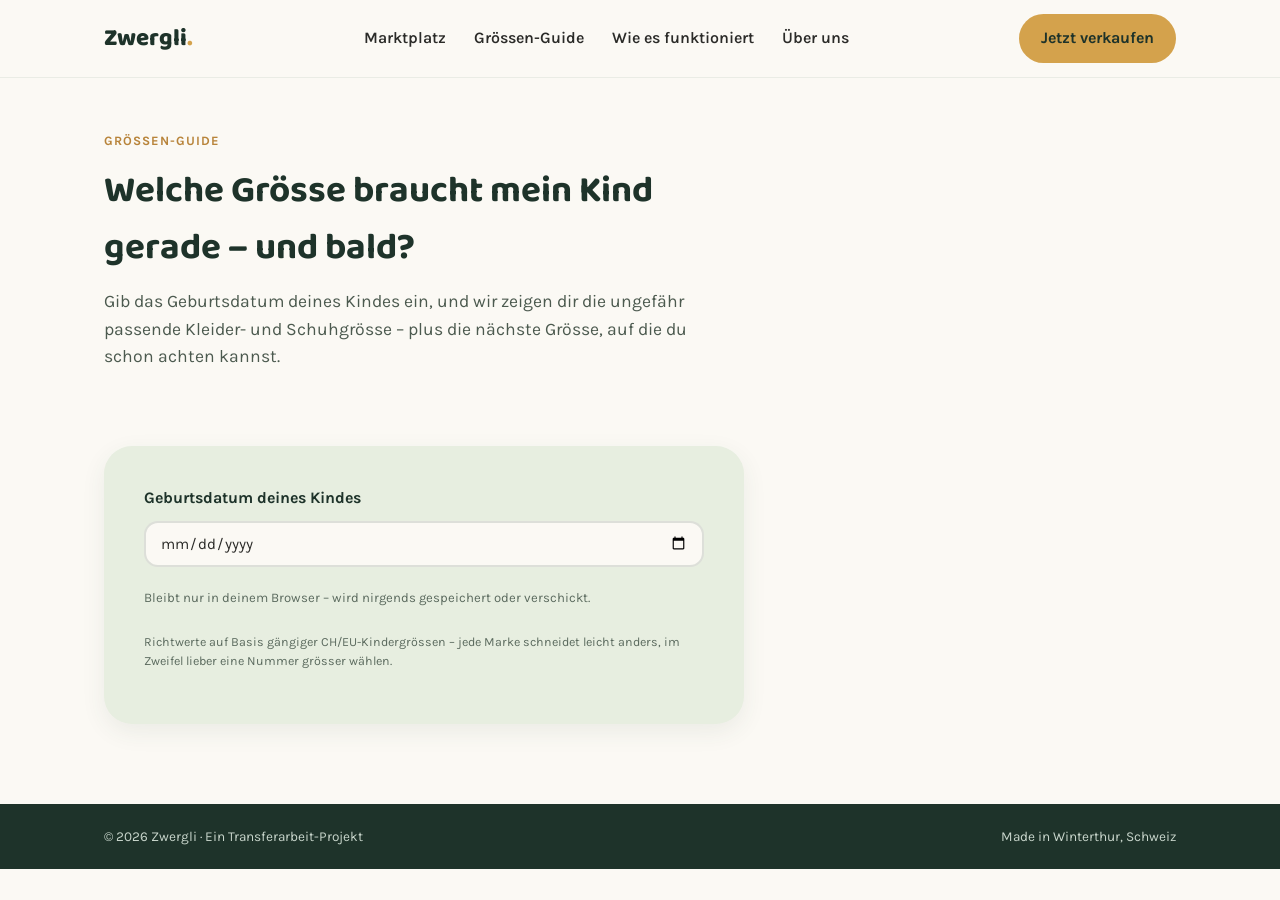
==== groessen-guide.html @ 8d944e61 "Grössen-Guide und Inserat-Detailseite ergänzt" ====
<!DOCTYPE html>
<html lang="de-CH">
<head>
  <meta charset="UTF-8" />
  <meta name="viewport" content="width=device-width, initial-scale=1.0" />
  <title>Grössen-Guide – Zwergli</title>
  <link rel="preconnect" href="https://fonts.googleapis.com">
  <link href="https://fonts.googleapis.com/css2?family=Baloo+2:wght@500;600;700;800&family=Karla:wght@400;500;700&display=swap" rel="stylesheet">
  <link rel="stylesheet" href="style.css" />
  <style>
    .guide-section { padding: 40px 0 80px; }
    .guide-box {
      background: var(--moss-bg); border-radius: var(--radius-lg);
      padding: 40px; max-width: 640px; box-shadow: var(--shadow-soft);
    }
    .guide-box label { display: block; font-weight: 700; color: var(--forest-deep); margin-bottom: 10px; }
    .guide-box input[type="date"] {
      width: 100%; font-family: var(--font-body); font-size: 0.95rem;
      padding: 11px 14px; border-radius: var(--radius-md); border: 2px solid rgba(47,75,60,0.15);
      background: var(--cream); color: var(--ink); margin-bottom: 8px;
    }
    .guide-hinweis { font-size: 0.82rem; color: #5B6A5E; margin-bottom: 24px; }
    .guide-results { display: none; }
    .guide-results.sichtbar { display: block; }
    .groessen-karten { display: grid; grid-template-columns: 1fr 1fr; gap: 16px; margin-top: 10px; }
    .groessen-karte { background: var(--cream); border-radius: var(--radius-md); padding: 20px; }
    .groessen-karte .etikett { font-size: 0.78rem; font-weight: 700; text-transform: uppercase; letter-spacing: 0.04em; color: var(--ochre-dark); margin-bottom: 8px; }
    .groessen-karte .wert { font-family: var(--font-display); font-size: 1.4rem; color: var(--forest-deep); }
    .groessen-karte .detail { font-size: 0.82rem; color: #5B6A5E; margin-top: 4px; }
    .guide-cta { margin-top: 24px; }
    .guide-disclaimer { font-size: 0.78rem; color: #5B6A5E; margin-top: 20px; }
  </style>
</head>
<body>

  <!-- ===== HEADER ===== -->
  <header class="site-header">
    <div class="wrap header-inner">
      <a href="index.html" class="logo">Zwergli<span class="logo-dot">.</span></a>

      <nav class="main-nav" id="main-nav">
        <a href="marktplatz.html">Marktplatz</a>
        <a href="groessen-guide.html">Grössen-Guide</a>
        <a href="wie-es-funktioniert.html">Wie es funktioniert</a>
        <a href="ueber-uns.html">Über uns</a>
      </nav>

      <div class="header-actions">
        <button class="btn btn-ghost" id="menu-toggle" aria-label="Menü öffnen" aria-expanded="false">☰</button>
        <a href="inserat-erstellen.html" class="btn btn-primary">Jetzt verkaufen</a>
      </div>
    </div>
  </header>

  <!-- ===== INTRO ===== -->
  <section class="marktplatz-intro" style="padding: 40px 0 8px;">
    <div class="wrap">
      <p class="eyebrow">Grössen-Guide</p>
      <h1 style="max-width: 26ch; font-size: clamp(1.7rem, 3.5vw, 2.3rem);">Welche Grösse braucht mein Kind gerade – und bald?</h1>
      <p class="hero-sub" style="max-width: 60ch; margin-top: 12px;">
        Gib das Geburtsdatum deines Kindes ein, und wir zeigen dir die ungefähr passende Kleider- und Schuhgrösse – plus die nächste Grösse, auf die du schon achten kannst.
      </p>
    </div>
  </section>

  <!-- ===== GUIDE ===== -->
  <section class="guide-section">
    <div class="wrap">
      <div class="guide-box">
        <label for="geburtsdatum">Geburtsdatum deines Kindes</label>
        <input type="date" id="geburtsdatum" />
        <p class="guide-hinweis">Bleibt nur in deinem Browser – wird nirgends gespeichert oder verschickt.</p>

        <div class="guide-results" id="guide-results">
          <div class="groessen-karten">
            <div class="groessen-karte">
              <div class="etikett">Aktuell passend</div>
              <div class="wert" id="aktuelle-groesse">–</div>
              <div class="detail" id="aktuelle-schuhgroesse">Schuhgrösse –</div>
            </div>
            <div class="groessen-karte">
              <div class="etikett">Bald dazukommen</div>
              <div class="wert" id="naechste-groesse">–</div>
              <div class="detail" id="naechste-schuhgroesse">Schuhgrösse –</div>
            </div>
          </div>
          <a href="marktplatz.html" class="btn btn-primary btn-lg guide-cta">Passende Artikel im Marktplatz ansehen</a>
        </div>

        <p class="guide-disclaimer">Richtwerte auf Basis gängiger CH/EU-Kindergrössen – jede Marke schneidet leicht anders, im Zweifel lieber eine Nummer grösser wählen.</p>
      </div>
    </div>
  </section>

  <!-- ===== FOOTER ===== -->
  <footer class="site-footer">
    <div class="wrap footer-inner">
      <span>© 2026 Zwergli · Ein Transferarbeit-Projekt</span>
      <span>Made in Winterthur, Schweiz</span>
    </div>
  </footer>

  <script src="script.js"></script>
</body>
</html>
---- style.css ----
/* =========================================================
   ZWERGLI – Design Tokens
   Palette: frisches Moosgrün (Nachhaltigkeit) + warmes Ocker
   (Spielzeug/Wärme) + Tannengrün für Text + zartes Rosa als Akzent.
   Display: "Baloo 2" – rund, freundlich, kinderfreundlich.
   Body: "Karla" – ruhig, gut lesbar.
   ========================================================= */
:root {
  --moss-bg: #E7EEE0;
  --moss-bg-soft: #F2F6ED;
  --ochre: #D4A24C;
  --ochre-dark: #B8843A;
  --forest: #2F4B3C;
  --forest-deep: #1E332A;
  --rose: #E3A0A0;
  --cream: #FBF9F4;
  --ink: #2B2B28;

  --font-display: "Baloo 2", system-ui, sans-serif;
  --font-body: "Karla", system-ui, sans-serif;

  --radius-md: 14px;
  --radius-lg: 28px;
  --shadow-soft: 0 8px 24px rgba(47, 75, 60, 0.08);
}

* { box-sizing: border-box; }

html { scroll-behavior: smooth; }

body {
  margin: 0;
  font-family: var(--font-body);
  color: var(--ink);
  background: var(--cream);
  line-height: 1.55;
}

h1, h2, h3, .logo { font-family: var(--font-display); color: var(--forest-deep); margin: 0; }

.wrap {
  max-width: 1120px;
  margin: 0 auto;
  padding: 0 24px;
}

a { color: inherit; text-decoration: none; }

/* ---------- Buttons ---------- */
.btn {
  display: inline-flex;
  align-items: center;
  justify-content: center;
  gap: 8px;
  border-radius: 999px;
  padding: 10px 20px;
  font-weight: 700;
  font-family: var(--font-body);
  cursor: pointer;
  border: 2px solid transparent;
  transition: transform 0.15s ease, background 0.15s ease;
}
.btn:hover { transform: translateY(-1px); }
.btn-primary { background: var(--ochre); color: var(--forest-deep); }
.btn-primary:hover { background: var(--ochre-dark); }
.btn-outline { border-color: var(--forest); color: var(--forest); }
.btn-outline:hover { background: var(--forest); color: var(--cream); }
.btn-ghost { background: none; border: none; font-size: 1.4rem; display: none; }
.btn-lg { padding: 14px 28px; font-size: 1.05rem; }

/* ---------- Header ---------- */
.site-header {
  position: sticky; top: 0; z-index: 50;
  background: rgba(251, 249, 244, 0.9);
  backdrop-filter: blur(6px);
  border-bottom: 1px solid rgba(47, 75, 60, 0.08);
}
.header-inner {
  display: flex; align-items: center; justify-content: space-between;
  padding-top: 14px; padding-bottom: 14px;
}
.logo { font-size: 1.5rem; font-weight: 800; }
.logo-dot { color: var(--ochre); }
.main-nav { display: flex; gap: 28px; font-weight: 600; }
.main-nav a:hover { color: var(--ochre-dark); }
.header-actions { display: flex; align-items: center; gap: 12px; }

/* ---------- Hero ---------- */
.hero { background: var(--moss-bg); padding: 72px 0 60px; overflow: hidden; }
.hero-inner {
  display: grid; grid-template-columns: 1.1fr 0.9fr; gap: 48px; align-items: center;
}
.eyebrow {
  text-transform: uppercase; letter-spacing: 0.08em; font-size: 0.8rem;
  font-weight: 700; color: var(--ochre-dark); margin-bottom: 12px;
}
.hero h1 { font-size: clamp(2rem, 4vw, 2.9rem); line-height: 1.15; }
.hero .highlight { color: var(--forest); }
.hero-sub { font-size: 1.1rem; margin: 18px 0 28px; max-width: 46ch; color: #4C5A4F; }
.hero-cta { display: flex; gap: 14px; flex-wrap: wrap; }
.hero-stats { display: flex; gap: 32px; margin-top: 36px; }
.stat strong { display: block; font-family: var(--font-display); font-size: 1.6rem; color: var(--forest); }
.stat span { font-size: 0.85rem; color: #5B6A5E; }

/* Signature element: circular "weitergeben" loop */
.hero-visual { display: flex; justify-content: center; }
.loop-badge { width: 260px; height: 260px; position: relative; }
.loop-svg { width: 100%; height: 100%; }
#loop-path { stroke: var(--forest); animation: dash 8s linear infinite; stroke-dasharray: 6 10; }
.loop-text { font-family: var(--font-display); font-weight: 700; fill: var(--forest); font-size: 15px; }
@keyframes dash { to { stroke-dashoffset: -160; } }
@media (prefers-reduced-motion: reduce) { #loop-path { animation: none; } }

/* ---------- Section headings ---------- */
section h2 { font-size: 1.7rem; margin-bottom: 32px; display: flex; align-items: baseline; gap: 12px; }
.num { font-family: var(--font-body); font-size: 0.85rem; font-weight: 700; color: var(--ochre-dark); border: 2px solid var(--ochre); border-radius: 999px; padding: 2px 10px; }

/* ---------- Kategorien ---------- */
.kategorien { padding: 72px 0; }
.card-grid { display: grid; grid-template-columns: repeat(4, 1fr); gap: 20px; }
.card {
  background: var(--moss-bg-soft); border-radius: var(--radius-md);
  padding: 26px; box-shadow: var(--shadow-soft);
}
.card-icon { width: 44px; height: 44px; margin-bottom: 14px; }
.card-icon svg { width: 100%; height: 100%; }
.card h3 { font-size: 1.05rem; margin-bottom: 8px; }
.card p { font-size: 0.92rem; color: #4C5A4F; margin: 0; }

/* ---------- Ablauf ---------- */
.ablauf { background: var(--forest-deep); color: var(--cream); padding: 72px 0; }
.ablauf h2, .ablauf .num { color: var(--cream); border-color: var(--ochre); }
.steps { list-style: none; margin: 0; padding: 0; display: grid; grid-template-columns: repeat(3, 1fr); gap: 24px; }
.steps li { display: flex; gap: 16px; }
.step-index {
  flex-shrink: 0; width: 40px; height: 40px; border-radius: 50%;
  background: var(--ochre); color: var(--forest-deep); font-family: var(--font-display);
  font-weight: 700; display: flex; align-items: center; justify-content: center;
}
.steps h3 { color: var(--cream); font-size: 1.05rem; margin-bottom: 6px; }
.steps p { color: #C9D6CC; font-size: 0.92rem; margin: 0; }

/* ---------- Vertrauen ---------- */
.vertrauen { padding: 72px 0; }
.vertrauen-inner { display: grid; grid-template-columns: 1fr 1fr; gap: 48px; align-items: start; }
.trust-list { list-style: none; margin: 0; padding: 0; display: grid; gap: 14px; }
.trust-list li { padding-left: 28px; position: relative; }
.trust-list li::before { content: "✓"; position: absolute; left: 0; color: var(--ochre-dark); font-weight: 700; }
.quote {
  background: var(--rose); color: var(--forest-deep); border-radius: var(--radius-lg);
  padding: 32px; font-size: 1.1rem; font-style: italic; margin: 0;
}
.quote cite { display: block; margin-top: 14px; font-size: 0.85rem; font-style: normal; opacity: 0.8; }

/* ---------- CTA band ---------- */
.cta-band { background: var(--ochre); padding: 64px 0; text-align: center; }
.cta-inner h2 { justify-content: center; color: var(--forest-deep); }
.cta-inner p { max-width: 50ch; margin: 12px auto 26px; color: var(--forest-deep); }
.cta-band .btn-primary { background: var(--forest-deep); color: var(--cream); }
.cta-band .btn-primary:hover { background: var(--forest); }

/* ---------- Footer ---------- */
.site-footer { background: var(--forest-deep); color: #C9D6CC; padding: 22px 0; font-size: 0.85rem; }
.footer-inner { display: flex; justify-content: space-between; flex-wrap: wrap; gap: 8px; }

/* ---------- Spar-Rechner ---------- */
.rechner { padding: 24px 0 72px; }
.rechner-box {
  background: var(--moss-bg); border-radius: var(--radius-lg);
  padding: 40px; max-width: 640px; box-shadow: var(--shadow-soft);
}
.rechner-box label { display: block; font-weight: 700; margin-bottom: 16px; color: var(--forest-deep); }
.rechner-box input[type="range"] {
  width: 100%; -webkit-appearance: none; height: 6px; border-radius: 999px;
  background: var(--cream); outline: none; cursor: pointer;
}
.rechner-box input[type="range"]::-webkit-slider-thumb {
  -webkit-appearance: none; width: 24px; height: 24px; border-radius: 50%;
  background: var(--ochre); border: 3px solid var(--cream); box-shadow: var(--shadow-soft); cursor: pointer;
}
.rechner-anzahl { text-align: center; font-family: var(--font-display); font-size: 1.3rem; color: var(--forest); margin: 14px 0 28px; }
.rechner-results { display: grid; grid-template-columns: 1fr 1fr; gap: 20px; }
.rechner-result {
  background: var(--cream); border-radius: var(--radius-md); padding: 20px; text-align: center;
}
.rechner-result strong { display: block; font-family: var(--font-display); font-size: 1.5rem; color: var(--forest-deep); }
.rechner-result span { font-size: 0.82rem; color: #5B6A5E; }
.rechner-note { font-size: 0.78rem; color: #5B6A5E; margin: 20px 0 0; }
@media (max-width: 500px) { .rechner-results { grid-template-columns: 1fr; } .rechner-box { padding: 26px; } }

/* ---------- Photo placeholders (swap for real <img> later) ---------- */
.photo-placeholder {
  border: 2px dashed var(--ochre);
  border-radius: var(--radius-md);
  background: var(--moss-bg-soft);
  display: flex; flex-direction: column; align-items: center; justify-content: center;
  gap: 8px; color: var(--forest); text-align: center; padding: 20px;
  aspect-ratio: 4 / 3;
}
.photo-placeholder svg { width: 30px; height: 30px; opacity: 0.55; }
.photo-placeholder span { font-size: 0.82rem; font-weight: 700; opacity: 0.8; }
.photo-grid { display: grid; grid-template-columns: repeat(3, 1fr); gap: 18px; margin-top: 28px; }
@media (max-width: 860px) { .photo-grid { grid-template-columns: 1fr; } }

/* ---------- Responsive ---------- */
@media (max-width: 860px) {
  .hero-inner { grid-template-columns: 1fr; }
  .hero-visual { order: -1; }
  .card-grid { grid-template-columns: repeat(2, 1fr); }
  .steps { grid-template-columns: 1fr; }
  .vertrauen-inner { grid-template-columns: 1fr; }
  .main-nav {
    display: none;
    position: absolute; top: 100%; left: 0; right: 0;
    background: var(--cream); flex-direction: column; gap: 0;
    border-bottom: 1px solid rgba(47,75,60,0.1);
  }
  .main-nav a { padding: 14px 24px; border-top: 1px solid rgba(47,75,60,0.06); }
  .main-nav.nav-open { display: flex; }
  .btn-ghost { display: inline-flex; }
}
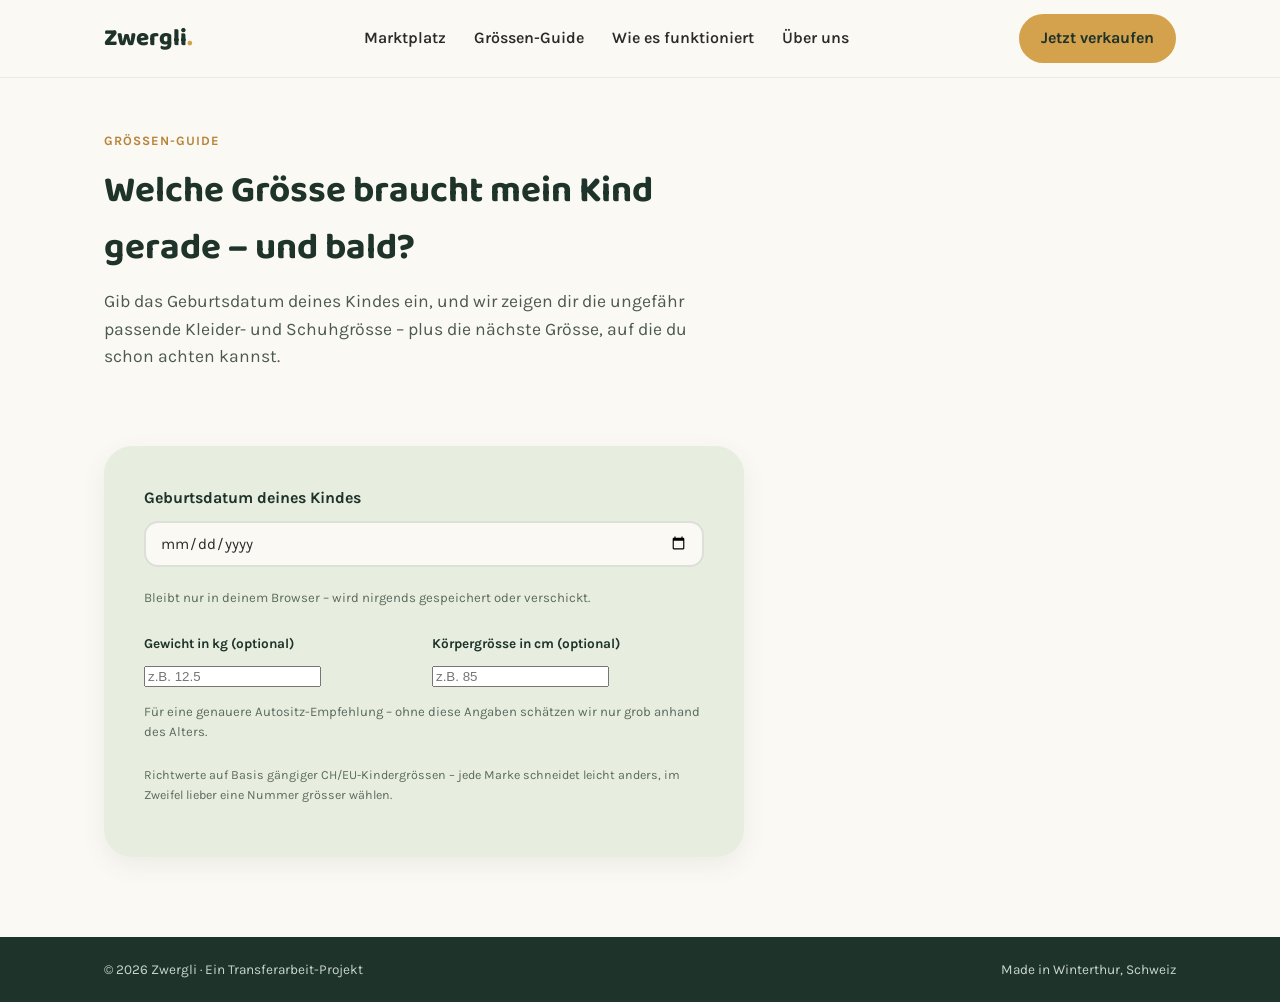
==== commit 14be03ff: "Optionale Gewicht/Grösse-Felder für genauere Autositz-Empfehlung" ====
--- a/groessen-guide.html
+++ b/groessen-guide.html
@@ -29,6 +29,14 @@
     .groessen-karte .detail { font-size: 0.82rem; color: #5B6A5E; margin-top: 4px; }
     .guide-cta { margin-top: 24px; }
     .guide-disclaimer { font-size: 0.78rem; color: #5B6A5E; margin-top: 20px; }
+    .autositz-box {
+      background: var(--rose); border-radius: var(--radius-md);
+      padding: 18px 20px; margin-top: 20px;
+    }
+    .autositz-box .etikett { font-size: 0.78rem; font-weight: 700; text-transform: uppercase; letter-spacing: 0.04em; color: var(--forest-deep); }
+    .autositz-box .wert { font-family: var(--font-display); color: var(--forest-deep); }
+    .autositz-box .guide-hinweis { color: var(--forest-deep); opacity: 0.85; }
+    .autositz-box a { color: var(--forest-deep); text-decoration: underline; font-weight: 700; }
   </style>
 </head>
 <body>
@@ -71,6 +79,18 @@
         <input type="date" id="geburtsdatum" />
         <p class="guide-hinweis">Bleibt nur in deinem Browser – wird nirgends gespeichert oder verschickt.</p>
 
+        <div class="form-row-split" style="display: grid; grid-template-columns: 1fr 1fr; gap: 16px; margin-top: 16px;">
+          <div>
+            <label for="gewicht" style="font-size: 0.85rem;">Gewicht in kg (optional)</label>
+            <input type="number" id="gewicht" min="0" step="0.1" placeholder="z.B. 12.5" />
+          </div>
+          <div>
+            <label for="koerpergroesse" style="font-size: 0.85rem;">Körpergrösse in cm (optional)</label>
+            <input type="number" id="koerpergroesse" min="0" step="1" placeholder="z.B. 85" />
+          </div>
+        </div>
+        <p class="guide-hinweis">Für eine genauere Autositz-Empfehlung – ohne diese Angaben schätzen wir nur grob anhand des Alters.</p>
+
         <div class="guide-results" id="guide-results">
           <div class="groessen-karten">
             <div class="groessen-karte">
@@ -85,6 +105,15 @@
             </div>
           </div>
           <a href="marktplatz.html" class="btn btn-primary btn-lg guide-cta">Passende Artikel im Marktplatz ansehen</a>
+
+          <div class="autositz-box" id="autositz-box">
+            <div class="etikett" style="margin-bottom: 6px;">Zusätzlich: Autositz-Richtwert</div>
+            <div class="wert" id="autositz-gruppe" style="font-size: 1.15rem;">–</div>
+            <div style="font-size: 0.78rem; color: var(--forest-deep); opacity: 0.7; margin-top: 4px;" id="autositz-basis">Berechnet nach: –</div>
+            <p class="guide-hinweis" style="margin: 8px 0 0;">
+              Gesetzlich massgebend sind in der Schweiz <strong>Gewicht und Körpergrösse</strong> des Kindes, nicht das Alter – dies ist nur ein Richtwert. Seit 1.9.2024 dürfen neu nur noch Sitze nach Norm <strong>ECE R129 (i-Size)</strong> verkauft werden. Pflicht besteht bis 12 Jahre oder 150 cm Körpergrösse (Quelle: <a href="https://www.astra.admin.ch/astra/de/home/themen/verkehrsregeln/sicherung-kindern.html" target="_blank" rel="noopener">ASTRA</a>, <a href="https://www.bfu.ch/de/ratgeber/kindersitz" target="_blank" rel="noopener">BFU</a>).
+            </p>
+          </div>
         </div>
 
         <p class="guide-disclaimer">Richtwerte auf Basis gängiger CH/EU-Kindergrössen – jede Marke schneidet leicht anders, im Zweifel lieber eine Nummer grösser wählen.</p>
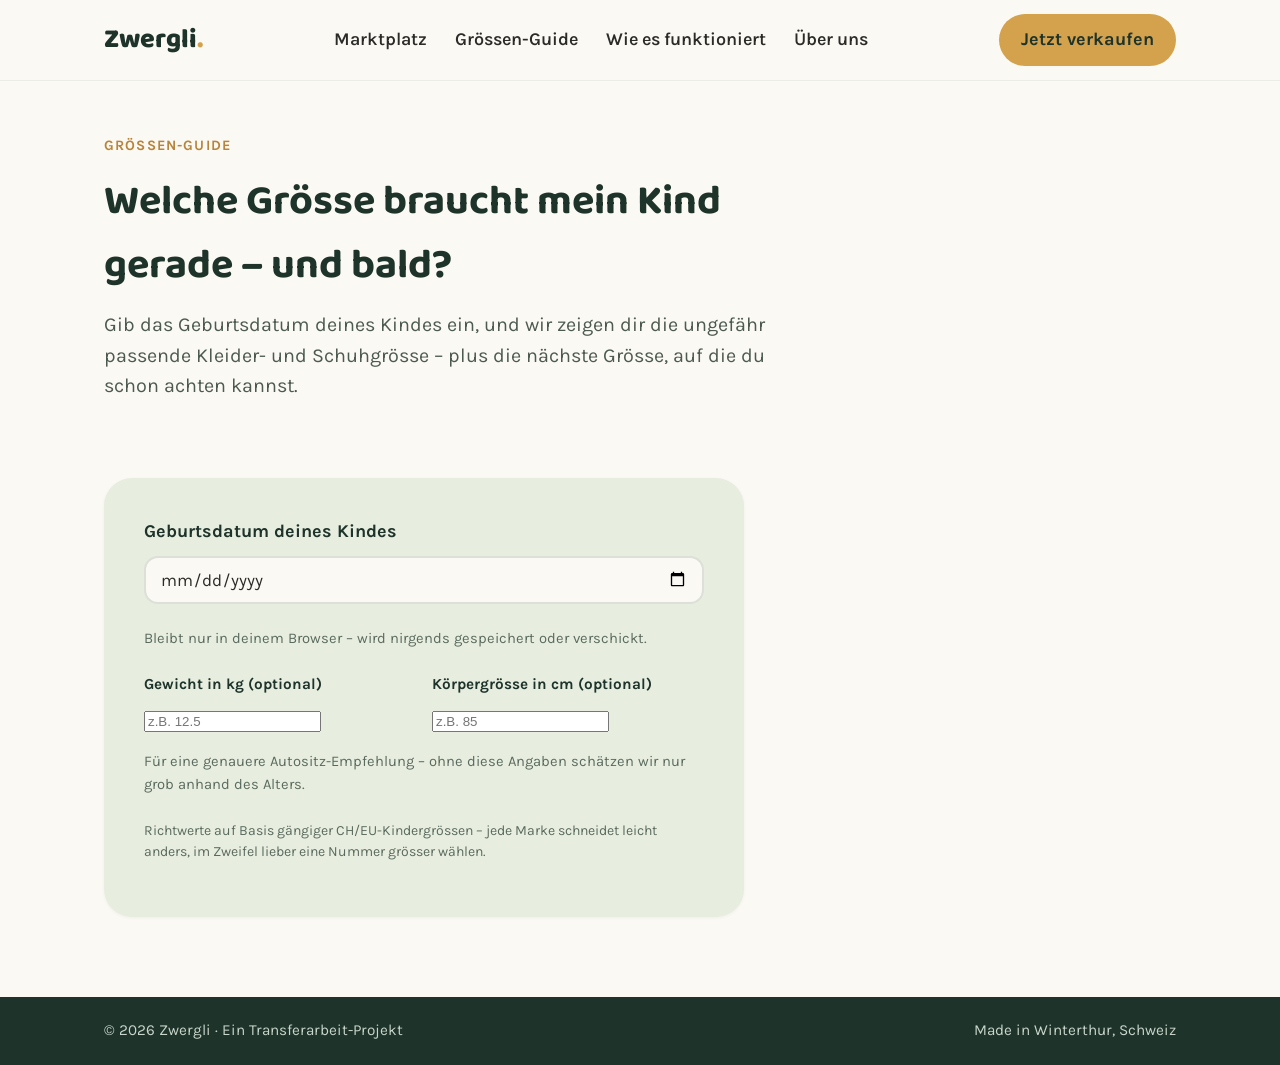
==== commit 4de8fc26: "Filter zurücksetzen, Amber-Warnfarbe, grössere Desktop-Schrift" ====
--- a/groessen-guide.html
+++ b/groessen-guide.html
@@ -30,13 +30,21 @@
     .guide-cta { margin-top: 24px; }
     .guide-disclaimer { font-size: 0.78rem; color: #5B6A5E; margin-top: 20px; }
     .autositz-box {
-      background: var(--rose); border-radius: var(--radius-md);
+      background: var(--amber-soft); border-radius: var(--radius-md);
       padding: 18px 20px; margin-top: 20px;
     }
     .autositz-box .etikett { font-size: 0.78rem; font-weight: 700; text-transform: uppercase; letter-spacing: 0.04em; color: var(--forest-deep); }
     .autositz-box .wert { font-family: var(--font-display); color: var(--forest-deep); }
     .autositz-box .guide-hinweis { color: var(--forest-deep); opacity: 0.85; }
     .autositz-box a { color: var(--forest-deep); text-decoration: underline; font-weight: 700; }
+
+    .guide-groesse-felder { display: grid; grid-template-columns: 1fr 1fr; gap: 16px; margin-top: 16px; }
+
+    @media (max-width: 600px) {
+      .guide-box { padding: 24px; }
+      .guide-box .form-row-split { grid-template-columns: 1fr; gap: 14px; }
+      .groessen-karten { grid-template-columns: 1fr; }
+    }
   </style>
 </head>
 <body>
@@ -79,7 +87,7 @@
         <input type="date" id="geburtsdatum" />
         <p class="guide-hinweis">Bleibt nur in deinem Browser – wird nirgends gespeichert oder verschickt.</p>
 
-        <div class="form-row-split" style="display: grid; grid-template-columns: 1fr 1fr; gap: 16px; margin-top: 16px;">
+        <div class="form-row-split guide-groesse-felder">
           <div>
             <label for="gewicht" style="font-size: 0.85rem;">Gewicht in kg (optional)</label>
             <input type="number" id="gewicht" min="0" step="0.1" placeholder="z.B. 12.5" />
--- a/style.css
+++ b/style.css
@@ -13,6 +13,8 @@
   --forest: #2F4B3C;
   --forest-deep: #1E332A;
   --rose: #E3A0A0;
+  --rose-soft: #F0C7C7;
+  --amber-soft: #F2DCA8;
   --cream: #FBF9F4;
   --ink: #2B2B28;
 
@@ -21,12 +23,13 @@
 
   --radius-md: 14px;
   --radius-lg: 28px;
-  --shadow-soft: 0 8px 24px rgba(47, 75, 60, 0.08);
+  --shadow-soft: 0 1px 3px rgba(47, 75, 60, 0.06);
 }
 
 * { box-sizing: border-box; }
 
-html { scroll-behavior: smooth; }
+html { scroll-behavior: smooth; font-size: 16px; }
+@media (min-width: 900px) { html { font-size: 18px; } }
 
 body {
   margin: 0;
@@ -106,17 +109,15 @@
 .hero-visual { display: flex; justify-content: center; }
 .loop-badge { width: 260px; height: 260px; position: relative; }
 .loop-svg { width: 100%; height: 100%; }
-#loop-path { stroke: var(--forest); animation: dash 8s linear infinite; stroke-dasharray: 6 10; }
+#loop-path { stroke: var(--forest); stroke-dasharray: 6 10; }
 .loop-text { font-family: var(--font-display); font-weight: 700; fill: var(--forest); font-size: 15px; }
-@keyframes dash { to { stroke-dashoffset: -160; } }
-@media (prefers-reduced-motion: reduce) { #loop-path { animation: none; } }
 
 /* ---------- Section headings ---------- */
 section h2 { font-size: 1.7rem; margin-bottom: 32px; display: flex; align-items: baseline; gap: 12px; }
 .num { font-family: var(--font-body); font-size: 0.85rem; font-weight: 700; color: var(--ochre-dark); border: 2px solid var(--ochre); border-radius: 999px; padding: 2px 10px; }
 
 /* ---------- Kategorien ---------- */
-.kategorien { padding: 72px 0; }
+.kategorien { padding: 88px 0; }
 .card-grid { display: grid; grid-template-columns: repeat(4, 1fr); gap: 20px; }
 .card {
   background: var(--moss-bg-soft); border-radius: var(--radius-md);
@@ -128,8 +129,8 @@
 .card p { font-size: 0.92rem; color: #4C5A4F; margin: 0; }
 
 /* ---------- Ablauf ---------- */
-.ablauf { background: var(--forest-deep); color: var(--cream); padding: 72px 0; }
-.ablauf h2, .ablauf .num { color: var(--cream); border-color: var(--ochre); }
+.ablauf { background: var(--moss-bg-soft); padding: 88px 0; }
+.ablauf h2, .ablauf .num { color: var(--forest-deep); border-color: var(--ochre); }
 .steps { list-style: none; margin: 0; padding: 0; display: grid; grid-template-columns: repeat(3, 1fr); gap: 24px; }
 .steps li { display: flex; gap: 16px; }
 .step-index {
@@ -137,17 +138,17 @@
   background: var(--ochre); color: var(--forest-deep); font-family: var(--font-display);
   font-weight: 700; display: flex; align-items: center; justify-content: center;
 }
-.steps h3 { color: var(--cream); font-size: 1.05rem; margin-bottom: 6px; }
-.steps p { color: #C9D6CC; font-size: 0.92rem; margin: 0; }
+.steps h3 { color: var(--forest-deep); font-size: 1.05rem; margin-bottom: 6px; }
+.steps p { color: #4C5A4F; font-size: 0.92rem; margin: 0; }
 
 /* ---------- Vertrauen ---------- */
-.vertrauen { padding: 72px 0; }
+.vertrauen { padding: 88px 0; }
 .vertrauen-inner { display: grid; grid-template-columns: 1fr 1fr; gap: 48px; align-items: start; }
 .trust-list { list-style: none; margin: 0; padding: 0; display: grid; gap: 14px; }
 .trust-list li { padding-left: 28px; position: relative; }
 .trust-list li::before { content: "✓"; position: absolute; left: 0; color: var(--ochre-dark); font-weight: 700; }
 .quote {
-  background: var(--rose); color: var(--forest-deep); border-radius: var(--radius-lg);
+  background: var(--rose-soft); color: var(--forest-deep); border-radius: var(--radius-lg);
   padding: 32px; font-size: 1.1rem; font-style: italic; margin: 0;
 }
 .quote cite { display: block; margin-top: 14px; font-size: 0.85rem; font-style: normal; opacity: 0.8; }
@@ -164,10 +165,10 @@
 .footer-inner { display: flex; justify-content: space-between; flex-wrap: wrap; gap: 8px; }
 
 /* ---------- Spar-Rechner ---------- */
-.rechner { padding: 24px 0 72px; }
+.rechner { padding: 24px 0 88px; }
 .rechner-box {
   background: var(--moss-bg); border-radius: var(--radius-lg);
-  padding: 40px; max-width: 640px; box-shadow: var(--shadow-soft);
+  padding: 40px; max-width: 640px; margin: 0 auto; box-shadow: var(--shadow-soft);
 }
 .rechner-box label { display: block; font-weight: 700; margin-bottom: 16px; color: var(--forest-deep); }
 .rechner-box input[type="range"] {
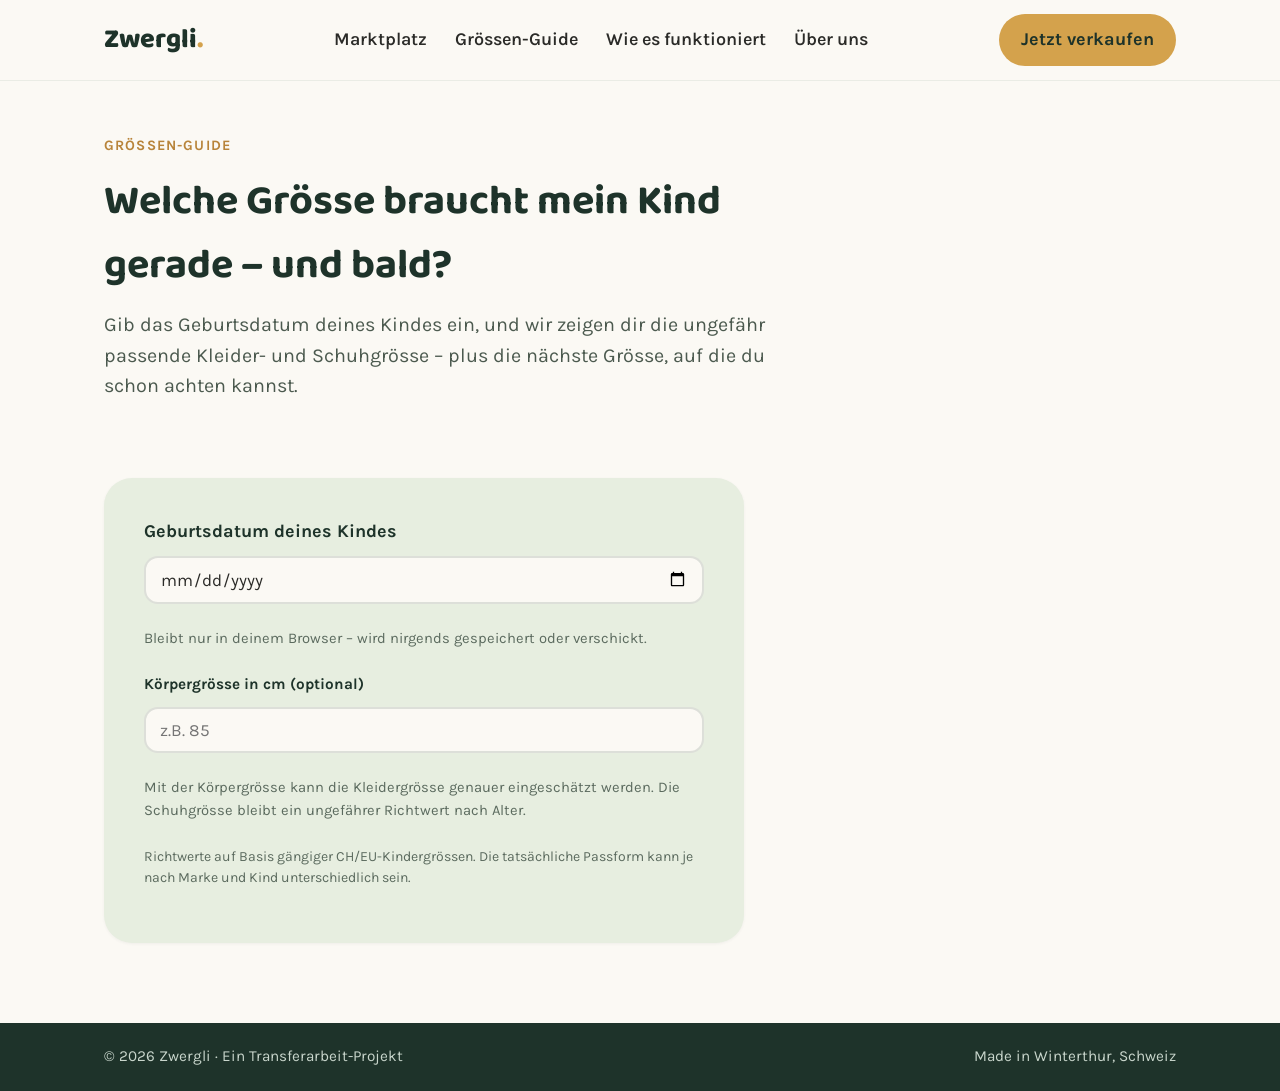
==== commit 71a45801: "Groessen Guide vereinfacht" ====
--- a/groessen-guide.html
+++ b/groessen-guide.html
@@ -14,10 +14,13 @@
       padding: 40px; max-width: 640px; box-shadow: var(--shadow-soft);
     }
     .guide-box label { display: block; font-weight: 700; color: var(--forest-deep); margin-bottom: 10px; }
-    .guide-box input[type="date"] {
-      width: 100%; font-family: var(--font-body); font-size: 0.95rem;
+    .guide-box input[type="date"], .guide-box input[type="number"] {
+      width: 100%; box-sizing: border-box; font-family: var(--font-body); font-size: 0.95rem;
       padding: 11px 14px; border-radius: var(--radius-md); border: 2px solid rgba(47,75,60,0.15);
       background: var(--cream); color: var(--ink); margin-bottom: 8px;
+    }
+    .guide-box input:focus {
+      outline: none; border-color: var(--ochre-dark); box-shadow: 0 0 0 3px rgba(217,164,65,0.12);
     }
     .guide-hinweis { font-size: 0.82rem; color: #5B6A5E; margin-bottom: 24px; }
     .guide-results { display: none; }
@@ -29,20 +32,10 @@
     .groessen-karte .detail { font-size: 0.82rem; color: #5B6A5E; margin-top: 4px; }
     .guide-cta { margin-top: 24px; }
     .guide-disclaimer { font-size: 0.78rem; color: #5B6A5E; margin-top: 20px; }
-    .autositz-box {
-      background: var(--amber-soft); border-radius: var(--radius-md);
-      padding: 18px 20px; margin-top: 20px;
-    }
-    .autositz-box .etikett { font-size: 0.78rem; font-weight: 700; text-transform: uppercase; letter-spacing: 0.04em; color: var(--forest-deep); }
-    .autositz-box .wert { font-family: var(--font-display); color: var(--forest-deep); }
-    .autositz-box .guide-hinweis { color: var(--forest-deep); opacity: 0.85; }
-    .autositz-box a { color: var(--forest-deep); text-decoration: underline; font-weight: 700; }
-
-    .guide-groesse-felder { display: grid; grid-template-columns: 1fr 1fr; gap: 16px; margin-top: 16px; }
+    .guide-groesse-felder { margin-top: 16px; max-width: 100%; }
 
     @media (max-width: 600px) {
       .guide-box { padding: 24px; }
-      .guide-box .form-row-split { grid-template-columns: 1fr; gap: 14px; }
       .groessen-karten { grid-template-columns: 1fr; }
     }
   </style>
@@ -87,17 +80,11 @@
         <input type="date" id="geburtsdatum" />
         <p class="guide-hinweis">Bleibt nur in deinem Browser – wird nirgends gespeichert oder verschickt.</p>
 
-        <div class="form-row-split guide-groesse-felder">
-          <div>
-            <label for="gewicht" style="font-size: 0.85rem;">Gewicht in kg (optional)</label>
-            <input type="number" id="gewicht" min="0" step="0.1" placeholder="z.B. 12.5" />
-          </div>
-          <div>
-            <label for="koerpergroesse" style="font-size: 0.85rem;">Körpergrösse in cm (optional)</label>
-            <input type="number" id="koerpergroesse" min="0" step="1" placeholder="z.B. 85" />
-          </div>
+        <div class="guide-groesse-felder">
+          <label for="koerpergroesse" style="font-size: 0.85rem;">Körpergrösse in cm (optional)</label>
+          <input type="number" id="koerpergroesse" min="40" max="200" step="1" placeholder="z.B. 85" />
         </div>
-        <p class="guide-hinweis">Für eine genauere Autositz-Empfehlung – ohne diese Angaben schätzen wir nur grob anhand des Alters.</p>
+        <p class="guide-hinweis">Mit der Körpergrösse kann die Kleidergrösse genauer eingeschätzt werden. Die Schuhgrösse bleibt ein ungefährer Richtwert nach Alter.</p>
 
         <div class="guide-results" id="guide-results">
           <div class="groessen-karten">
@@ -114,17 +101,9 @@
           </div>
           <a href="marktplatz.html" class="btn btn-primary btn-lg guide-cta">Passende Artikel im Marktplatz ansehen</a>
 
-          <div class="autositz-box" id="autositz-box">
-            <div class="etikett" style="margin-bottom: 6px;">Zusätzlich: Autositz-Richtwert</div>
-            <div class="wert" id="autositz-gruppe" style="font-size: 1.15rem;">–</div>
-            <div style="font-size: 0.78rem; color: var(--forest-deep); opacity: 0.7; margin-top: 4px;" id="autositz-basis">Berechnet nach: –</div>
-            <p class="guide-hinweis" style="margin: 8px 0 0;">
-              Gesetzlich massgebend sind in der Schweiz <strong>Gewicht und Körpergrösse</strong> des Kindes, nicht das Alter – dies ist nur ein Richtwert. Seit 1.9.2024 dürfen neu nur noch Sitze nach Norm <strong>ECE R129 (i-Size)</strong> verkauft werden. Pflicht besteht bis 12 Jahre oder 150 cm Körpergrösse (Quelle: <a href="https://www.astra.admin.ch/astra/de/home/themen/verkehrsregeln/sicherung-kindern.html" target="_blank" rel="noopener">ASTRA</a>, <a href="https://www.bfu.ch/de/ratgeber/kindersitz" target="_blank" rel="noopener">BFU</a>).
-            </p>
-          </div>
         </div>
 
-        <p class="guide-disclaimer">Richtwerte auf Basis gängiger CH/EU-Kindergrössen – jede Marke schneidet leicht anders, im Zweifel lieber eine Nummer grösser wählen.</p>
+        <p class="guide-disclaimer">Richtwerte auf Basis gängiger CH/EU-Kindergrössen. Die tatsächliche Passform kann je nach Marke und Kind unterschiedlich sein.</p>
       </div>
     </div>
   </section>
--- a/style.css
+++ b/style.css
@@ -168,7 +168,7 @@
 .rechner { padding: 24px 0 88px; }
 .rechner-box {
   background: var(--moss-bg); border-radius: var(--radius-lg);
-  padding: 40px; max-width: 640px; margin: 0 auto; box-shadow: var(--shadow-soft);
+  padding: 40px; max-width: 640px; box-shadow: var(--shadow-soft);
 }
 .rechner-box label { display: block; font-weight: 700; margin-bottom: 16px; color: var(--forest-deep); }
 .rechner-box input[type="range"] {
@@ -180,7 +180,7 @@
   background: var(--ochre); border: 3px solid var(--cream); box-shadow: var(--shadow-soft); cursor: pointer;
 }
 .rechner-anzahl { text-align: center; font-family: var(--font-display); font-size: 1.3rem; color: var(--forest); margin: 14px 0 28px; }
-.rechner-results { display: grid; grid-template-columns: 1fr 1fr; gap: 20px; }
+.rechner-results { display: grid; grid-template-columns: 1fr; gap: 20px; max-width: 360px; margin: 0 auto; }
 .rechner-result {
   background: var(--cream); border-radius: var(--radius-md); padding: 20px; text-align: center;
 }
